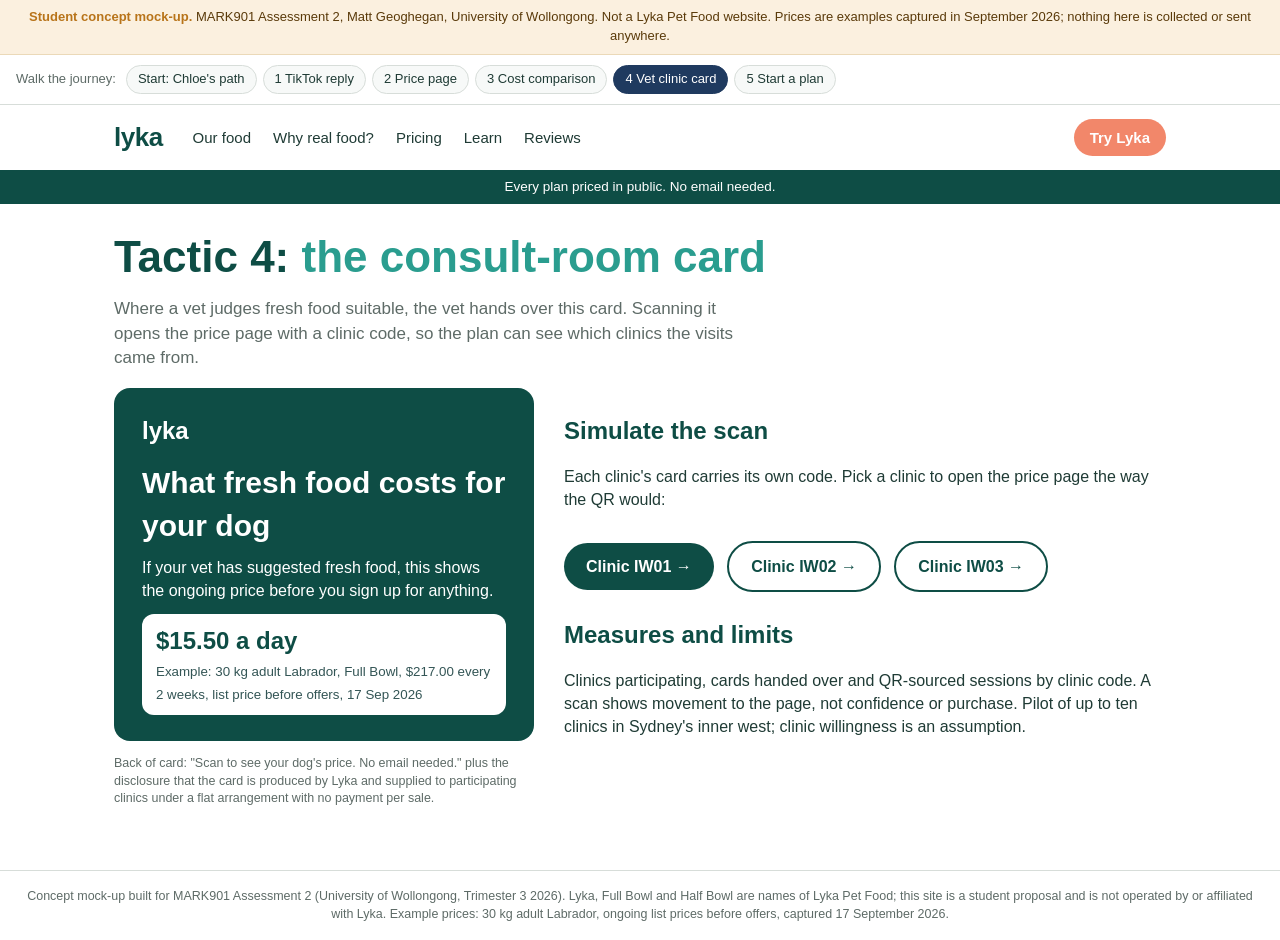
==== clinic.html @ 5bd7360f "Add files via upload" ====
<!doctype html><html lang="en"><head><meta charset="utf-8"><meta name="viewport" content="width=device-width,initial-scale=1"><title>Tactic 4: vet clinic card (mock-up)</title><link rel="stylesheet" href="site.css"></head><body>
<div class="banner"><b>Student concept mock-up.</b> MARK901 Assessment 2, Matt Geoghegan, University of Wollongong. Not a Lyka Pet Food website. Prices are examples captured in September 2026; nothing here is collected or sent anywhere.</div>
<div class="path"><span class="lbl">Walk the journey:</span><a href="index.html">Start: Chloe's path</a><a href="tiktok.html">1 TikTok reply</a><a href="price.html">2 Price page</a><a href="compare.html">3 Cost comparison</a><a href="clinic.html" class="on">4 Vet clinic card</a><a href="plan.html">5 Start a plan</a></div>
<nav class="site"><a class="logo" href="index.html">lyka</a><a href="#">Our food</a><a href="#">Why real food?</a><a href="price.html">Pricing</a><a href="compare.html">Learn</a><a href="#">Reviews</a><a class="cta" href="plan.html">Try Lyka</a></nav>
<div class="strip">Every plan priced in public. No email needed.</div>
<div class="wrap">

<h1>Tactic 4: <span>the consult-room card</span></h1>
<p class="lead">Where a vet judges fresh food suitable, the vet hands over this card. Scanning it opens the price page with a clinic code, so the plan can see which clinics the visits came from.</p>
<div class="two">
 <div>
  <div style="background:var(--g);color:#fff;border-radius:16px;padding:26px 28px;max-width:420px"><div style="font-weight:800;font-size:24px">lyka</div><h2 style="color:#fff;font-size:30px;margin:12px 0 8px">What fresh food costs for your dog</h2><p style="margin:0 0 12px">If your vet has suggested fresh food, this shows the ongoing price before you sign up for anything.</p><div style="background:#fff;color:var(--g);border-radius:12px;padding:10px 14px;display:inline-block"><b style="font-size:24px">$15.50 a day</b><br><small style="color:#355">Example: 30 kg adult Labrador, Full Bowl, $217.00 every 2 weeks, list price before offers, 17 Sep 2026</small></div></div>
  <p class="fine" style="max-width:420px">Back of card: "Scan to see your dog's price. No email needed." plus the disclosure that the card is produced by Lyka and supplied to participating clinics under a flat arrangement with no payment per sale.</p>
 </div>
 <div>
  <h2>Simulate the scan</h2>
  <p>Each clinic's card carries its own code. Pick a clinic to open the price page the way the QR would:</p>
  <p><a class="btn" href="price.html?utm_source=clinic&utm_medium=card&utm_campaign=price&clinic=IW01">Clinic IW01 →</a> &nbsp; <a class="btn ghost" href="price.html?utm_source=clinic&utm_medium=card&utm_campaign=price&clinic=IW02">Clinic IW02 →</a> &nbsp; <a class="btn ghost" href="price.html?utm_source=clinic&utm_medium=card&utm_campaign=price&clinic=IW03">Clinic IW03 →</a></p>
  <h2>Measures and limits</h2>
  <p>Clinics participating, cards handed over and QR-sourced sessions by clinic code. A scan shows movement to the page, not confidence or purchase. Pilot of up to ten clinics in Sydney's inner west; clinic willingness is an assumption.</p>
 </div>
</div>

</div>
<footer>Concept mock-up built for MARK901 Assessment 2 (University of Wollongong, Trimester 3 2026). Lyka, Full Bowl and Half Bowl are names of Lyka Pet Food; this site is a student proposal and is not operated by or affiliated with Lyka. Example prices: 30 kg adult Labrador, ongoing list prices before offers, captured 17 September 2026.</footer>
<script src="site.js"></script></body></html>
---- site.css ----
:root{--g:#0E4D45;--g2:#2A9D8F;--g3:#EEF8F5;--coral:#F2876A;--ink:#1F3B35;--mute:#5E6B67;--line:#D7DDD9;--navy:#1F3A5F;--amber:#B8741A;--amber-l:#FBF0DF}
*{box-sizing:border-box}
html,body{margin:0;padding:0}
body{font-family:Inter,"Segoe UI",Roboto,Helvetica,Arial,sans-serif;color:var(--ink);background:#fff;-webkit-font-smoothing:antialiased;line-height:1.45}
a{color:var(--g)}
.banner{background:var(--amber-l);color:#5a3a0a;font-size:13px;padding:8px 16px;text-align:center;border-bottom:1px solid #EBD9B8}
.banner b{color:var(--amber)}
.path{background:#fff;border-bottom:1px solid var(--line);padding:10px 16px;display:flex;gap:6px;flex-wrap:wrap;align-items:center;font-size:13px}
.path .lbl{color:var(--mute);margin-right:4px}
.path a{display:inline-block;border:1px solid var(--line);border-radius:20px;padding:4px 11px;text-decoration:none;color:var(--ink);background:#F7F9F8}
.path a.on{background:var(--navy);color:#fff;border-color:var(--navy)}
.path a.done{border-color:var(--g2);color:var(--g)}
nav.site{display:flex;align-items:center;gap:22px;padding:14px 24px;max-width:1100px;margin:0 auto;font-size:15px}
nav.site .logo{font-weight:800;font-size:26px;color:var(--g);letter-spacing:-.5px;text-decoration:none;margin-right:8px}
nav.site a{text-decoration:none;color:var(--ink)}
nav.site a.cur{color:var(--g2);font-weight:700}
nav.site .cta{margin-left:auto;background:var(--coral);color:#fff;padding:8px 16px;border-radius:20px;font-weight:700}
.strip{background:var(--g);color:#fff;text-align:center;font-size:13.5px;padding:7px}
.wrap{max-width:1100px;margin:0 auto;padding:20px 24px 50px}
h1{font-size:44px;line-height:1.05;margin:10px 0 8px;color:var(--g)}
h1 span{color:var(--g2)}
h2{font-size:24px;color:var(--g);margin:26px 0 8px}
.lead{font-size:17px;color:var(--mute);max-width:640px}
.grid{display:grid;grid-template-columns:360px 1fr;gap:28px;align-items:start;margin-top:18px}
.field{margin-bottom:12px}
.field label{display:block;font-size:12px;letter-spacing:1px;text-transform:uppercase;color:var(--mute);margin-bottom:4px}
.field select,.field input{width:100%;font-size:17px;padding:10px 12px;border:1px solid var(--line);border-radius:10px;background:#fff}
.note{display:inline-block;background:var(--g3);color:var(--g);border-radius:10px;padding:8px 12px;font-size:14px;margin-top:6px}
.plans{display:grid;grid-template-columns:1fr 1fr;gap:16px}
.plan{border:1px solid var(--line);border-radius:16px;padding:18px;position:relative;background:#fff}
.plan.best{border:2px solid var(--g2)}
.plan .tag{position:absolute;top:-12px;left:16px;background:var(--g2);color:#fff;font-size:12px;font-weight:700;padding:3px 10px;border-radius:12px}
.plan h3{margin:4px 0 2px;font-size:22px;color:var(--g)}
.plan .sub{color:var(--mute);font-size:14px}
.plan .big{font-size:34px;font-weight:800;color:var(--g);margin-top:12px}
.plan .big small{font-size:14px;font-weight:600;color:var(--ink)}
.plan .day{font-size:22px;font-weight:800;color:var(--g2)}
.plan .day small{font-size:13px;color:var(--ink);font-weight:600}
.btn{display:inline-block;background:var(--g);color:#fff;border:0;border-radius:30px;padding:12px 22px;font-size:16px;font-weight:700;text-decoration:none;cursor:pointer;margin-top:14px}
.btn.alt{background:var(--g2)}
.btn.ghost{background:#fff;color:var(--g);border:2px solid var(--g)}
.proof{margin-top:16px;font-size:15px}
.email{margin-top:6px;font-size:14px}
.fine{font-size:12.5px;color:var(--mute);margin-top:14px;line-height:1.4}
.faq{margin-top:14px}
.faq details{border:1px solid var(--line);border-radius:10px;padding:10px 14px;margin-bottom:8px;background:#F7F9F8}
.faq summary{font-weight:600;cursor:pointer}
table.cmp{border-collapse:collapse;width:100%;font-size:15px;margin-top:14px}
.cmp th{background:var(--g);color:#fff;padding:10px 12px;text-align:left}
.cmp td{padding:10px 12px;border-bottom:1px solid #E5EAE7}
.cmp tr.lyka td{background:var(--g3)}
.cmp td.lead{font-weight:700;color:var(--g)}
.chip{display:inline-block;background:#EEF2F6;color:var(--navy);border-radius:20px;padding:4px 10px;font-size:13px;margin:4px 4px 0 0}
.card{border:1px solid var(--line);border-radius:14px;padding:16px 18px;background:#F7F9F8;margin-top:14px}
.flash{background:var(--g3);border:1px solid var(--g2);border-radius:12px;padding:12px 16px;margin:14px 0;font-size:15px}
.steps{display:grid;grid-template-columns:repeat(5,1fr);gap:12px;margin-top:18px}
.step{border:1px solid var(--line);border-radius:14px;padding:14px;background:#fff;text-decoration:none;color:var(--ink);display:block}
.step .n{font-size:12px;letter-spacing:1px;text-transform:uppercase;color:var(--g2);font-weight:700}
.step h3{margin:4px 0 6px;font-size:17px;color:var(--g)}
.step p{margin:0;font-size:14px;color:var(--mute)}
.url{font-family:ui-monospace,Menlo,Consolas,monospace;font-size:12.5px;background:#F1F3F2;border-radius:6px;padding:2px 6px;word-break:break-all}
footer{border-top:1px solid var(--line);padding:16px 24px;font-size:12.5px;color:var(--mute);text-align:center}
/* TikTok screen */
.phone{width:380px;margin:0 auto;background:#000;border-radius:36px;padding:14px;box-shadow:0 20px 50px rgba(0,0,0,.25)}
.screen{border-radius:26px;overflow:hidden;background:#111;color:#fff;position:relative;height:720px;font-size:14px}
.screen .bg{position:absolute;inset:0;background:linear-gradient(180deg,#2b2b2b,#141414)}
.screen .top{position:absolute;top:14px;width:100%;text-align:center;font-weight:600;opacity:.9}
.screen .reply{position:absolute;top:50px;left:16px;right:70px;background:#fff;color:#222;border-radius:12px;padding:10px 12px}
.screen .reply small{color:#777}
.screen .reply b{display:block;font-size:17px;margin-top:4px}
.screen .cap{position:absolute;left:16px;right:70px;background:rgba(14,77,69,.95);border-radius:10px;padding:8px 12px;font-weight:700}
.screen .pin{position:absolute;left:16px;right:70px;top:290px;background:#fff;color:#222;border-radius:10px;padding:8px 12px}
.screen .pin b{color:var(--g)}
.screen .pin a{color:var(--g);font-weight:700}
.screen .icons{position:absolute;right:14px;top:300px;display:flex;flex-direction:column;gap:18px}
.screen .icons span{width:44px;height:44px;border-radius:50%;background:rgba(255,255,255,.9);display:block}
.screen .bottom{position:absolute;left:16px;right:16px;bottom:80px}
.screen .bottom .h{font-weight:700}
.screen .bottom p{margin:4px 0 0;font-size:13.5px;opacity:.95}
.screen .bio{position:absolute;left:16px;right:16px;bottom:16px;background:var(--coral);border-radius:10px;padding:10px;text-align:center;font-weight:700}
.screen .bio a{color:#fff;text-decoration:none}
.two{display:grid;grid-template-columns:420px 1fr;gap:30px;align-items:start}
@media (max-width:820px){
 .grid,.two{grid-template-columns:1fr}
 .plans{grid-template-columns:1fr}
 .steps{grid-template-columns:1fr 1fr}
 h1{font-size:34px}
 nav.site{gap:14px;font-size:14px;flex-wrap:wrap}
 nav.site .cta{margin-left:0}
 .phone{width:100%;max-width:380px}
}
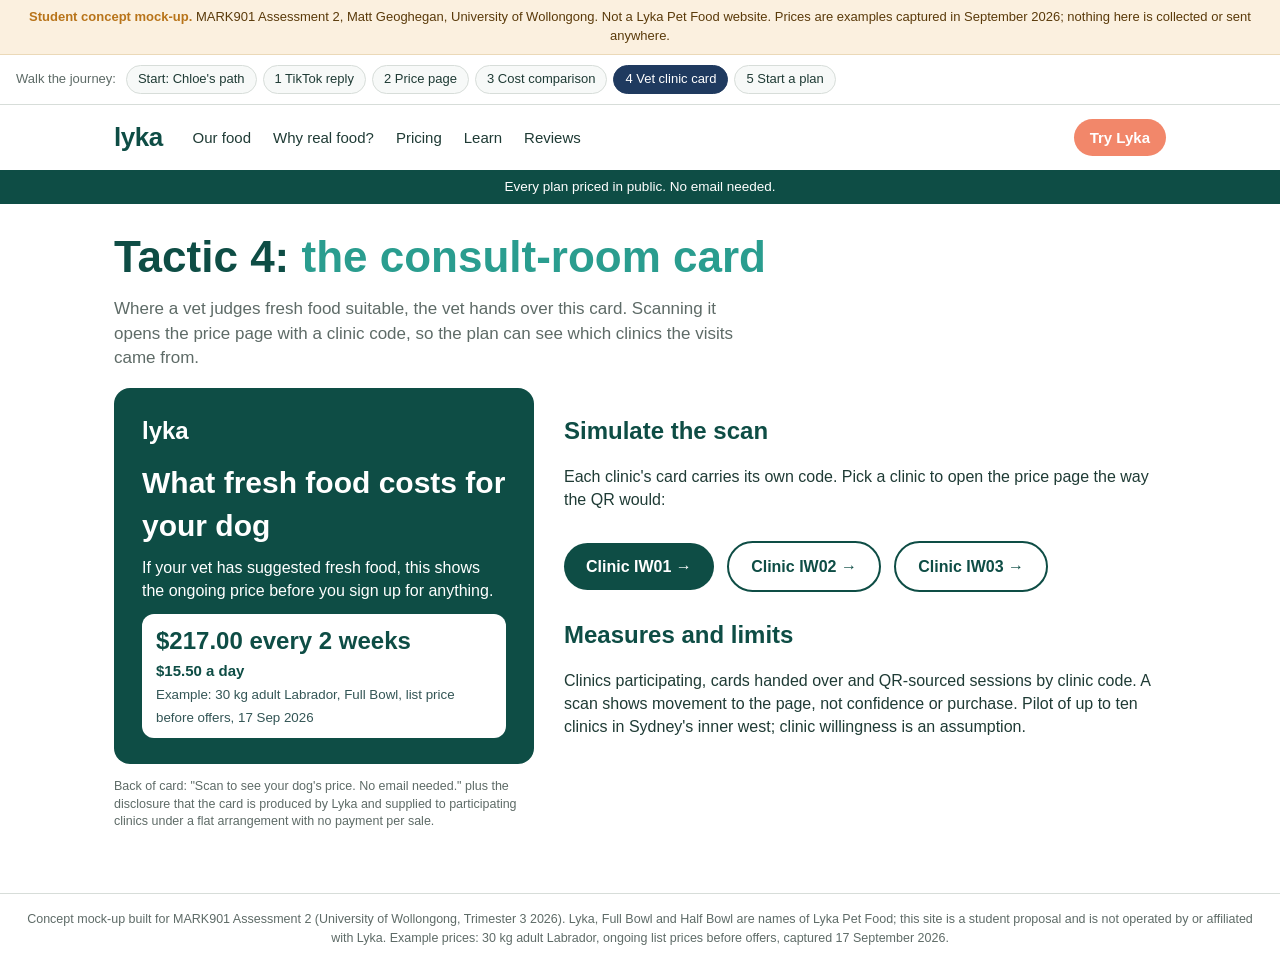
==== commit c8249eca: "Add files via upload" ====
--- a/clinic.html
+++ b/clinic.html
@@ -1,7 +1,7 @@
 <!doctype html><html lang="en"><head><meta charset="utf-8"><meta name="viewport" content="width=device-width,initial-scale=1"><title>Tactic 4: vet clinic card (mock-up)</title><link rel="stylesheet" href="site.css"></head><body>
 <div class="banner"><b>Student concept mock-up.</b> MARK901 Assessment 2, Matt Geoghegan, University of Wollongong. Not a Lyka Pet Food website. Prices are examples captured in September 2026; nothing here is collected or sent anywhere.</div>
 <div class="path"><span class="lbl">Walk the journey:</span><a href="index.html">Start: Chloe's path</a><a href="tiktok.html">1 TikTok reply</a><a href="price.html">2 Price page</a><a href="compare.html">3 Cost comparison</a><a href="clinic.html" class="on">4 Vet clinic card</a><a href="plan.html">5 Start a plan</a></div>
-<nav class="site"><a class="logo" href="index.html">lyka</a><a href="#">Our food</a><a href="#">Why real food?</a><a href="price.html">Pricing</a><a href="compare.html">Learn</a><a href="#">Reviews</a><a class="cta" href="plan.html">Try Lyka</a></nav>
+<nav class="site"><a class="logo" href="index.html">lyka</a><a href="#" class="scope">Our food</a><a href="#" class="scope">Why real food?</a><a href="price.html">Pricing</a><a href="compare.html">Learn</a><a href="#" class="scope">Reviews</a><a class="cta" href="plan.html">Try Lyka</a></nav>
 <div class="strip">Every plan priced in public. No email needed.</div>
 <div class="wrap">
 
@@ -9,7 +9,7 @@
 <p class="lead">Where a vet judges fresh food suitable, the vet hands over this card. Scanning it opens the price page with a clinic code, so the plan can see which clinics the visits came from.</p>
 <div class="two">
  <div>
-  <div style="background:var(--g);color:#fff;border-radius:16px;padding:26px 28px;max-width:420px"><div style="font-weight:800;font-size:24px">lyka</div><h2 style="color:#fff;font-size:30px;margin:12px 0 8px">What fresh food costs for your dog</h2><p style="margin:0 0 12px">If your vet has suggested fresh food, this shows the ongoing price before you sign up for anything.</p><div style="background:#fff;color:var(--g);border-radius:12px;padding:10px 14px;display:inline-block"><b style="font-size:24px">$15.50 a day</b><br><small style="color:#355">Example: 30 kg adult Labrador, Full Bowl, $217.00 every 2 weeks, list price before offers, 17 Sep 2026</small></div></div>
+  <div style="background:var(--g);color:#fff;border-radius:16px;padding:26px 28px;max-width:420px"><div style="font-weight:800;font-size:24px">lyka</div><h2 style="color:#fff;font-size:30px;margin:12px 0 8px">What fresh food costs for your dog</h2><p style="margin:0 0 12px">If your vet has suggested fresh food, this shows the ongoing price before you sign up for anything.</p><div style="background:#fff;color:var(--g);border-radius:12px;padding:10px 14px;display:inline-block"><b style="font-size:24px">$217.00 every 2 weeks</b><br><span style="font-size:15px;font-weight:600">$15.50 a day</span><br><small style="color:#355">Example: 30 kg adult Labrador, Full Bowl, list price before offers, 17 Sep 2026</small></div></div>
   <p class="fine" style="max-width:420px">Back of card: "Scan to see your dog's price. No email needed." plus the disclosure that the card is produced by Lyka and supplied to participating clinics under a flat arrangement with no payment per sale.</p>
  </div>
  <div>
